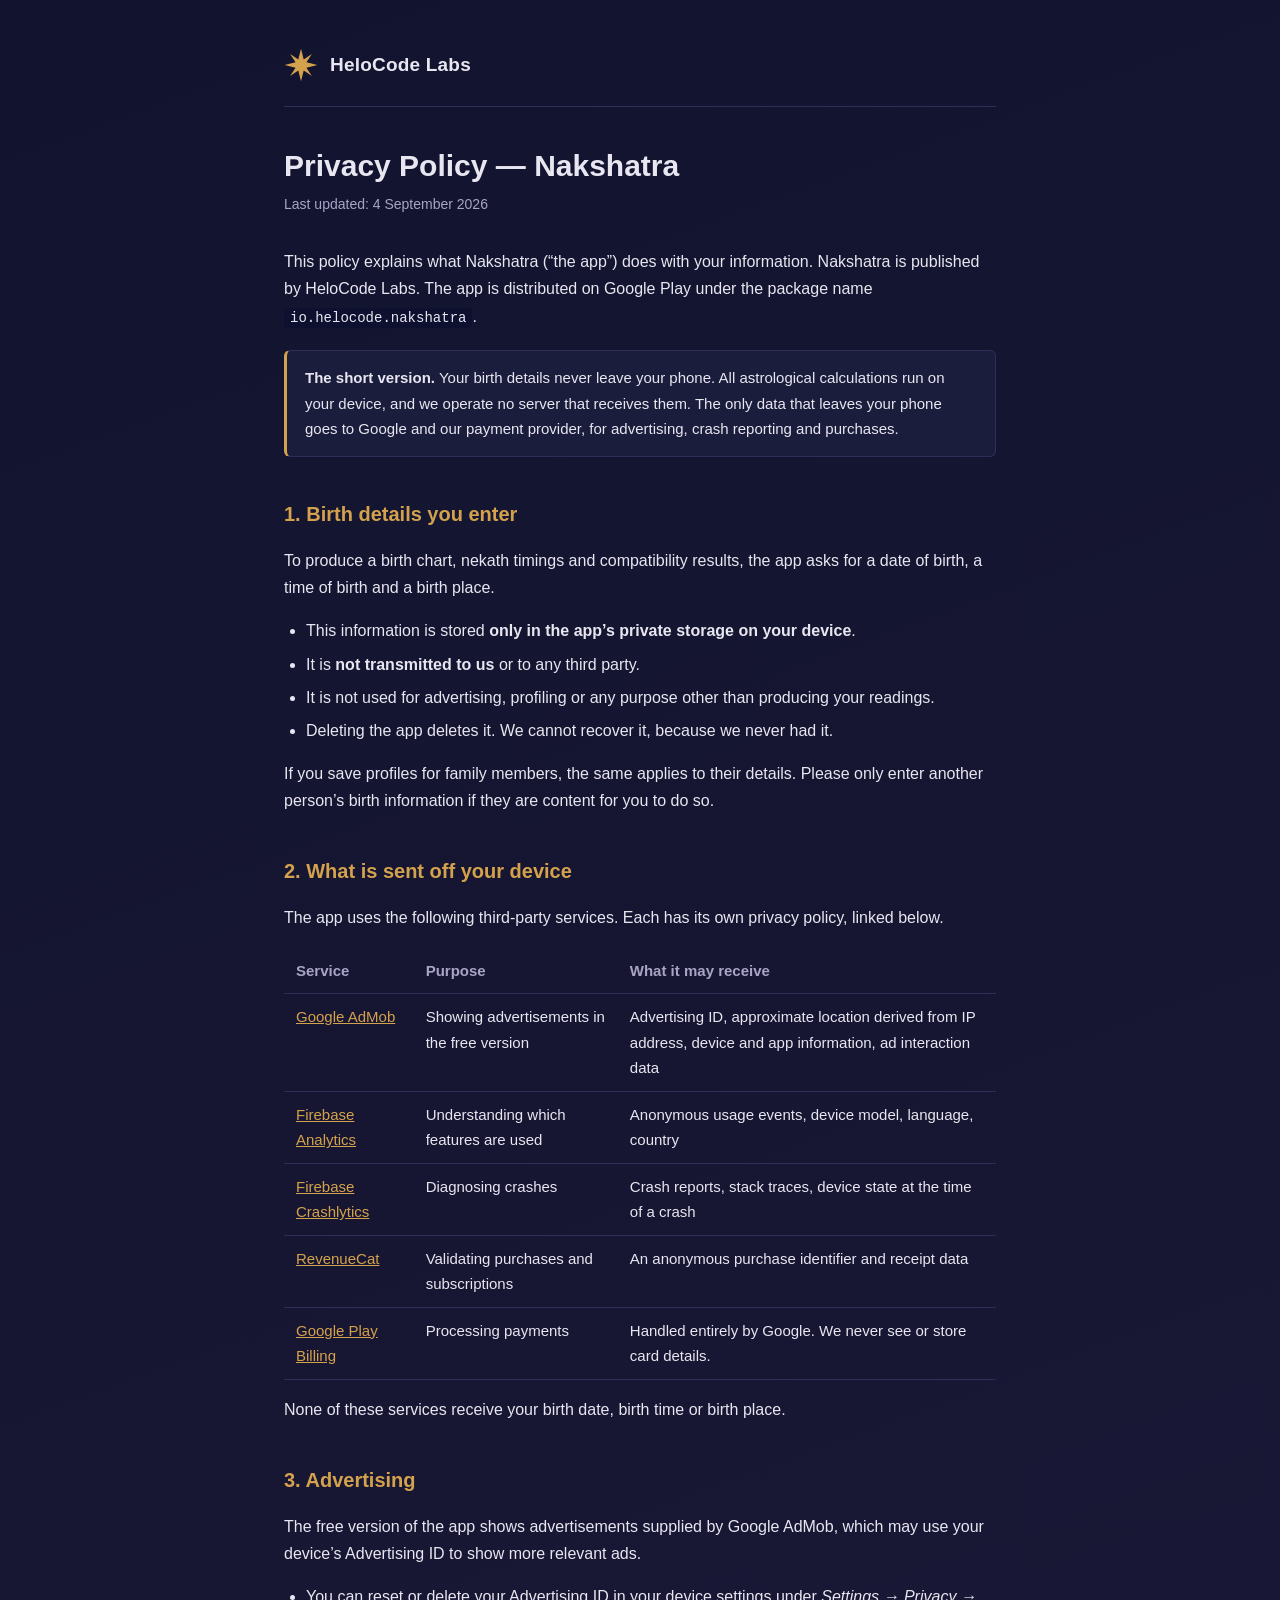
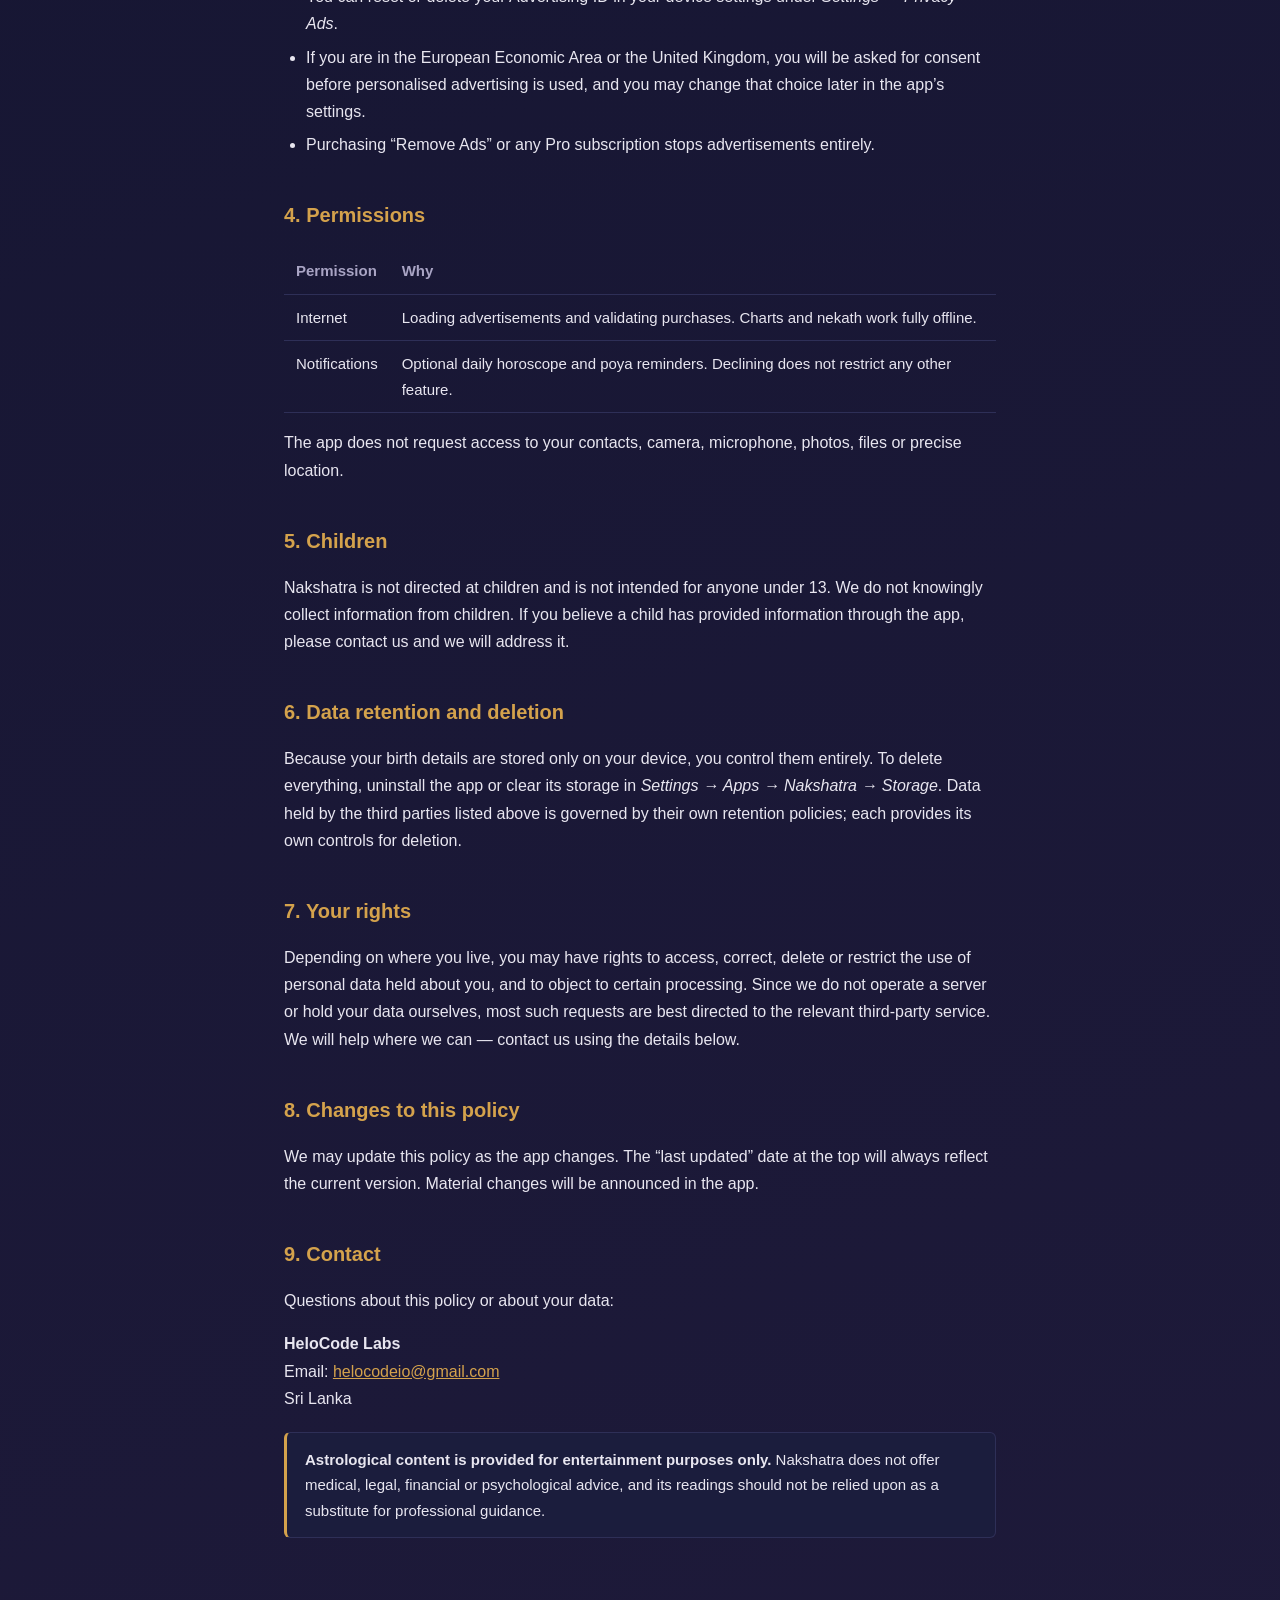
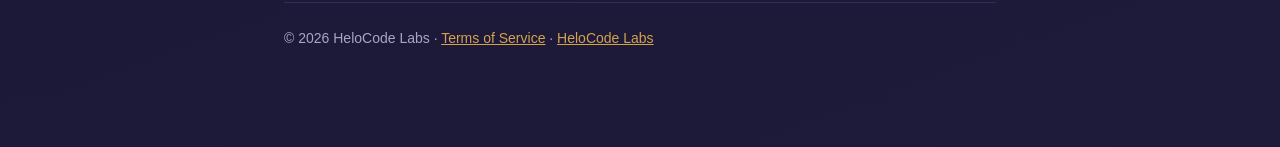
==== nakshatra/privacy.html @ bbca2902 "Add HeloCode Labs site with Nakshatra legal pages Static pages for GitHub Pages, serving the privacy" ====
<!DOCTYPE html>
<html lang="en">
<head>
<meta charset="utf-8">
<meta name="viewport" content="width=device-width, initial-scale=1">
<title>Privacy Policy — Nakshatra | HeloCode Labs</title>
<style>
:root {
  --bg: #12142f;
  --bg2: #1e1a3a;
  --card: #1b1d3d;
  --gold: #d4a24c;
  --text: #e8e6f0;
  --muted: #a9a4c4;
  --line: #2e2f57;
}
* { box-sizing: border-box; }
body {
  margin: 0;
  background: linear-gradient(160deg, var(--bg), var(--bg2));
  color: var(--text);
  font: 16px/1.7 -apple-system, BlinkMacSystemFont, "Segoe UI", Roboto, sans-serif;
  min-height: 100vh;
}
.wrap { max-width: 760px; margin: 0 auto; padding: 48px 24px 96px; }
header { border-bottom: 1px solid var(--line); padding-bottom: 24px; margin-bottom: 40px; }
.brand { display: flex; align-items: center; gap: 12px; text-decoration: none; color: var(--text); }
.brand svg { width: 34px; height: 34px; }
.brand b { font-size: 19px; letter-spacing: .2px; }
h1 { font-size: 30px; line-height: 1.25; margin: 0 0 8px; }
h2 { font-size: 20px; margin: 40px 0 12px; color: var(--gold); }
h3 { font-size: 16px; margin: 24px 0 8px; }
.meta { color: var(--muted); font-size: 14px; margin: 0 0 32px; }
p, li { color: var(--text); }
ul { padding-left: 22px; }
li { margin: 6px 0; }
a { color: var(--gold); }
table { width: 100%; border-collapse: collapse; margin: 16px 0; font-size: 15px; }
th, td { text-align: left; padding: 10px 12px; border-bottom: 1px solid var(--line); vertical-align: top; }
th { color: var(--muted); font-weight: 600; }
.note {
  background: var(--card); border: 1px solid var(--line); border-left: 3px solid var(--gold);
  padding: 14px 18px; border-radius: 6px; margin: 20px 0; font-size: 15px;
}
footer { margin-top: 64px; padding-top: 24px; border-top: 1px solid var(--line); color: var(--muted); font-size: 14px; }
code { background: #0e1030; padding: 2px 6px; border-radius: 4px; font-size: 14px; }
</style>
</head>
<body>
<div class="wrap">

<header>
  <a class="brand" href="../index.html">
    <svg viewBox="0 0 100 100" width="34" height="34" aria-hidden="true"><path fill="#d4a24c" d="M50 2 58 34 82 18 66 42 98 50 66 58 82 82 58 66 50 98 42 66 18 82 34 58 2 50 34 42 18 18 42 34Z"/></svg>
    <b>HeloCode Labs</b>
  </a>
</header>

<h1>Privacy Policy — Nakshatra</h1>
<p class="meta">Last updated: 4 September 2026</p>

<p>This policy explains what Nakshatra (“the app”) does with your information.
Nakshatra is published by HeloCode Labs. The app is distributed on Google Play
under the package name <code>io.helocode.nakshatra</code>.</p>

<div class="note">
  <strong>The short version.</strong> Your birth details never leave your phone.
  All astrological calculations run on your device, and we operate no server that
  receives them. The only data that leaves your phone goes to Google and our
  payment provider, for advertising, crash reporting and purchases.
</div>

<h2>1. Birth details you enter</h2>
<p>To produce a birth chart, nekath timings and compatibility results, the app
asks for a date of birth, a time of birth and a birth place.</p>
<ul>
  <li>This information is stored <strong>only in the app’s private storage on your device</strong>.</li>
  <li>It is <strong>not transmitted to us</strong> or to any third party.</li>
  <li>It is not used for advertising, profiling or any purpose other than producing your readings.</li>
  <li>Deleting the app deletes it. We cannot recover it, because we never had it.</li>
</ul>
<p>If you save profiles for family members, the same applies to their details.
Please only enter another person’s birth information if they are content for you
to do so.</p>

<h2>2. What is sent off your device</h2>
<p>The app uses the following third-party services. Each has its own privacy
policy, linked below.</p>

<table>
  <tr><th>Service</th><th>Purpose</th><th>What it may receive</th></tr>
  <tr>
    <td><a href="https://support.google.com/admob/answer/6128543" rel="nofollow noopener">Google AdMob</a></td>
    <td>Showing advertisements in the free version</td>
    <td>Advertising ID, approximate location derived from IP address, device and
        app information, ad interaction data</td>
  </tr>
  <tr>
    <td><a href="https://firebase.google.com/support/privacy" rel="nofollow noopener">Firebase Analytics</a></td>
    <td>Understanding which features are used</td>
    <td>Anonymous usage events, device model, language, country</td>
  </tr>
  <tr>
    <td><a href="https://firebase.google.com/support/privacy" rel="nofollow noopener">Firebase Crashlytics</a></td>
    <td>Diagnosing crashes</td>
    <td>Crash reports, stack traces, device state at the time of a crash</td>
  </tr>
  <tr>
    <td><a href="https://www.revenuecat.com/privacy" rel="nofollow noopener">RevenueCat</a></td>
    <td>Validating purchases and subscriptions</td>
    <td>An anonymous purchase identifier and receipt data</td>
  </tr>
  <tr>
    <td><a href="https://policies.google.com/privacy" rel="nofollow noopener">Google Play Billing</a></td>
    <td>Processing payments</td>
    <td>Handled entirely by Google. We never see or store card details.</td>
  </tr>
</table>

<p>None of these services receive your birth date, birth time or birth place.</p>

<h2>3. Advertising</h2>
<p>The free version of the app shows advertisements supplied by Google AdMob,
which may use your device’s Advertising ID to show more relevant ads.</p>
<ul>
  <li>You can reset or delete your Advertising ID in your device settings under
      <em>Settings → Privacy → Ads</em>.</li>
  <li>If you are in the European Economic Area or the United Kingdom, you will be
      asked for consent before personalised advertising is used, and you may
      change that choice later in the app’s settings.</li>
  <li>Purchasing “Remove Ads” or any Pro subscription stops advertisements
      entirely.</li>
</ul>

<h2>4. Permissions</h2>
<table>
  <tr><th>Permission</th><th>Why</th></tr>
  <tr><td>Internet</td><td>Loading advertisements and validating purchases. Charts and nekath work fully offline.</td></tr>
  <tr><td>Notifications</td><td>Optional daily horoscope and poya reminders. Declining does not restrict any other feature.</td></tr>
</table>
<p>The app does not request access to your contacts, camera, microphone, photos,
files or precise location.</p>

<h2>5. Children</h2>
<p>Nakshatra is not directed at children and is not intended for anyone under 13.
We do not knowingly collect information from children. If you believe a child has
provided information through the app, please contact us and we will address it.</p>

<h2>6. Data retention and deletion</h2>
<p>Because your birth details are stored only on your device, you control them
entirely. To delete everything, uninstall the app or clear its storage in
<em>Settings → Apps → Nakshatra → Storage</em>. Data held by the third parties
listed above is governed by their own retention policies; each provides its own
controls for deletion.</p>

<h2>7. Your rights</h2>
<p>Depending on where you live, you may have rights to access, correct, delete or
restrict the use of personal data held about you, and to object to certain
processing. Since we do not operate a server or hold your data ourselves, most
such requests are best directed to the relevant third-party service. We will
help where we can — contact us using the details below.</p>

<h2>8. Changes to this policy</h2>
<p>We may update this policy as the app changes. The “last updated” date at the
top will always reflect the current version. Material changes will be announced
in the app.</p>

<h2>9. Contact</h2>
<p>Questions about this policy or about your data:</p>
<p><strong>HeloCode Labs</strong><br>
Email: <a href="mailto:helocodeio@gmail.com">helocodeio@gmail.com</a><br>
Sri Lanka</p>

<div class="note">
  <strong>Astrological content is provided for entertainment purposes only.</strong>
  Nakshatra does not offer medical, legal, financial or psychological advice, and
  its readings should not be relied upon as a substitute for professional guidance.
</div>

<footer>
  © 2026 HeloCode Labs · <a href="terms.html">Terms of Service</a> ·
  <a href="../index.html">HeloCode Labs</a>
</footer>

</div>
</body>
</html>
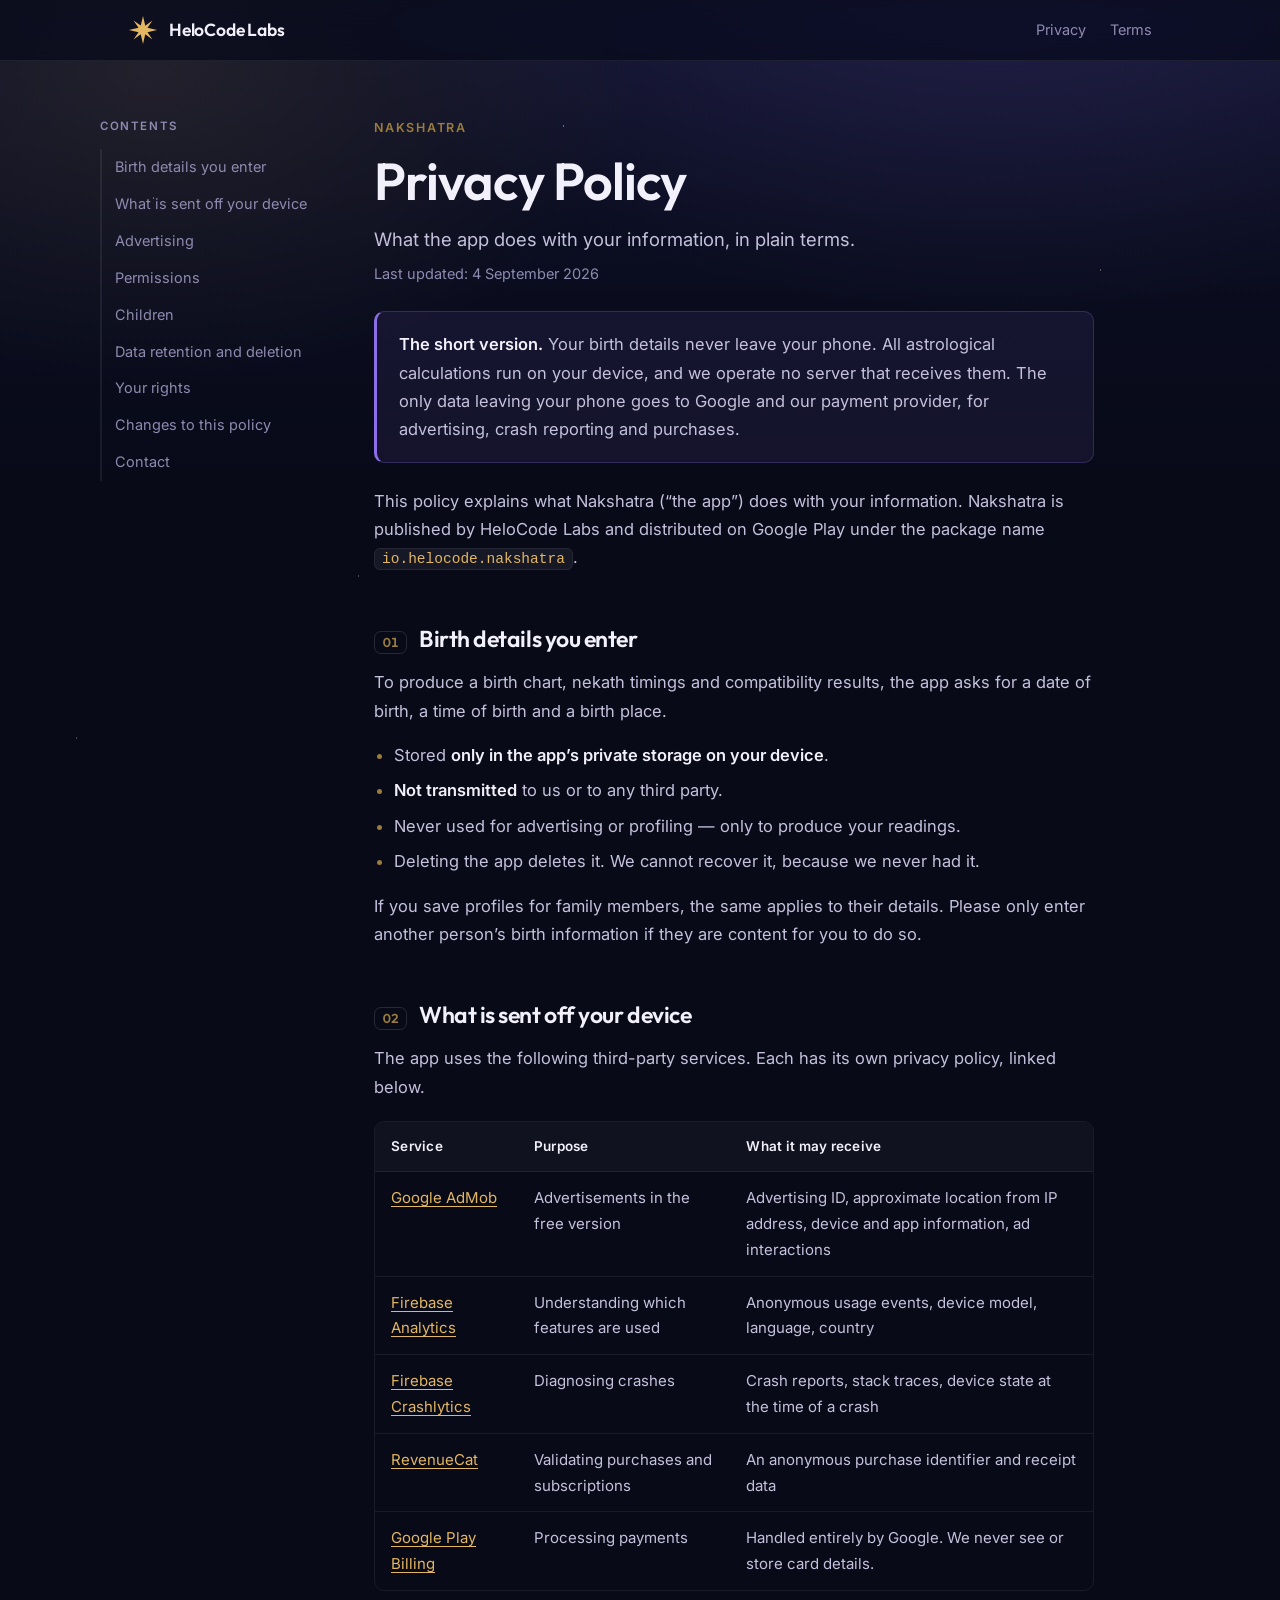
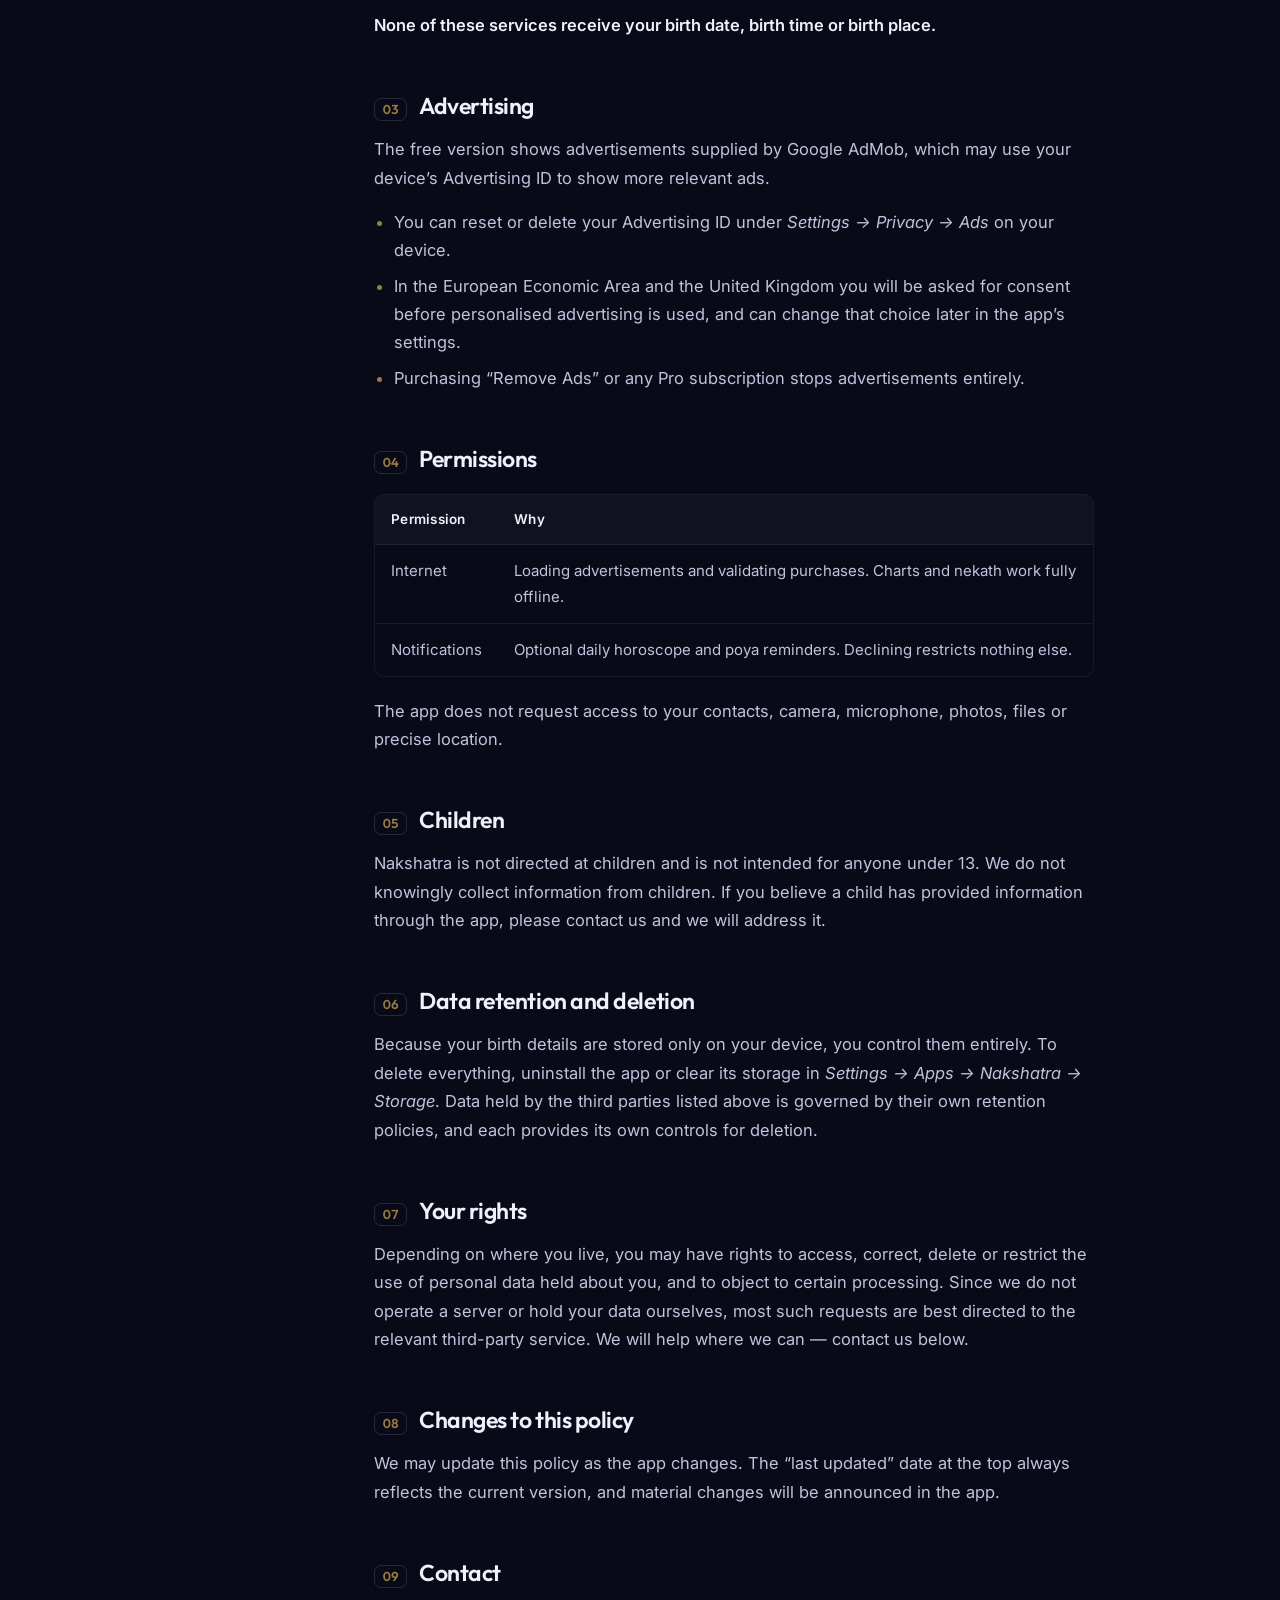
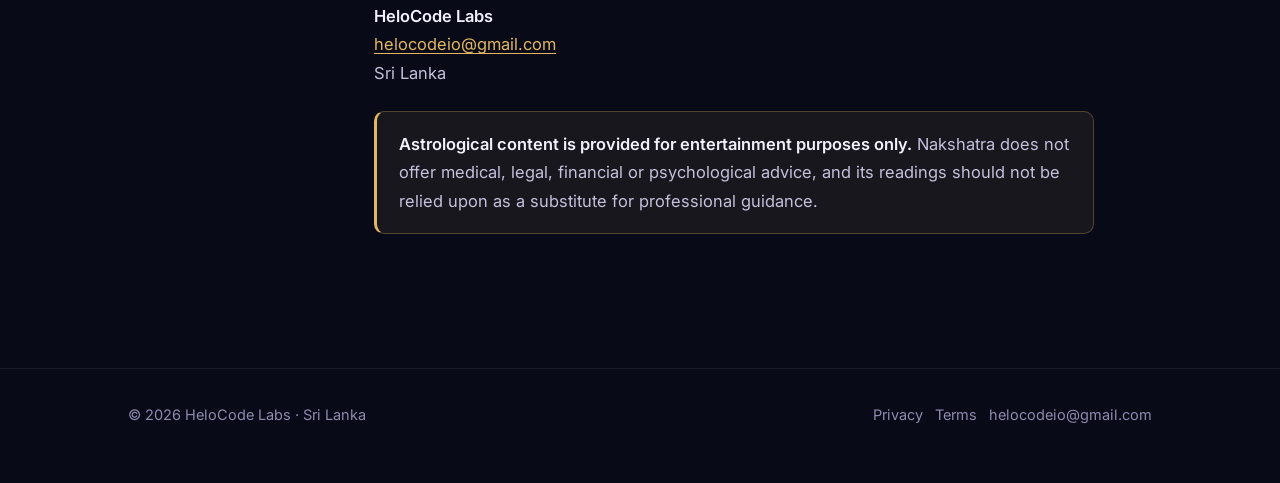
==== commit 2c29941c: "Redesign the site and generate pages from shared sources The previous pages were an unstyled documen" ====
--- a/nakshatra/privacy.html
+++ b/nakshatra/privacy.html
@@ -3,185 +3,368 @@
 <head>
 <meta charset="utf-8">
 <meta name="viewport" content="width=device-width, initial-scale=1">
+<meta name="color-scheme" content="dark">
 <title>Privacy Policy — Nakshatra | HeloCode Labs</title>
+<meta name="description" content="How Nakshatra handles your data. Birth details never leave your device.">
+<link rel="preconnect" href="https://fonts.googleapis.com">
+<link rel="preconnect" href="https://fonts.gstatic.com" crossorigin>
+<link href="https://fonts.googleapis.com/css2?family=Inter:wght@400;500;600&family=Outfit:wght@500;600&display=swap" rel="stylesheet">
 <style>
 :root {
-  --bg: #12142f;
-  --bg2: #1e1a3a;
-  --card: #1b1d3d;
-  --gold: #d4a24c;
-  --text: #e8e6f0;
-  --muted: #a9a4c4;
-  --line: #2e2f57;
-}
+  --void: #080a18;
+  --deep: #0d1028;
+  --surface: #14172f;
+  --surface-2: #1a1e3d;
+  --line: rgba(255, 255, 255, 0.07);
+  --line-strong: rgba(255, 255, 255, 0.13);
+
+  --gold: #e3b662;
+  --gold-dim: #9a7c3e;
+  --violet: #8b6ee8;
+
+  --ink: #f2f0fa;
+  --ink-2: #c5c1dd;
+  --muted: #8e8ab0;
+
+  --radius: 14px;
+  --maxw: 1080px;
+  --font: "Inter", -apple-system, BlinkMacSystemFont, "Segoe UI", Roboto, sans-serif;
+  --display: "Outfit", var(--font);
+}
+
 * { box-sizing: border-box; }
+html { scroll-behavior: smooth; }
+
 body {
   margin: 0;
-  background: linear-gradient(160deg, var(--bg), var(--bg2));
-  color: var(--text);
-  font: 16px/1.7 -apple-system, BlinkMacSystemFont, "Segoe UI", Roboto, sans-serif;
-  min-height: 100vh;
-}
-.wrap { max-width: 760px; margin: 0 auto; padding: 48px 24px 96px; }
-header { border-bottom: 1px solid var(--line); padding-bottom: 24px; margin-bottom: 40px; }
-.brand { display: flex; align-items: center; gap: 12px; text-decoration: none; color: var(--text); }
-.brand svg { width: 34px; height: 34px; }
-.brand b { font-size: 19px; letter-spacing: .2px; }
-h1 { font-size: 30px; line-height: 1.25; margin: 0 0 8px; }
-h2 { font-size: 20px; margin: 40px 0 12px; color: var(--gold); }
-h3 { font-size: 16px; margin: 24px 0 8px; }
-.meta { color: var(--muted); font-size: 14px; margin: 0 0 32px; }
-p, li { color: var(--text); }
-ul { padding-left: 22px; }
-li { margin: 6px 0; }
-a { color: var(--gold); }
-table { width: 100%; border-collapse: collapse; margin: 16px 0; font-size: 15px; }
-th, td { text-align: left; padding: 10px 12px; border-bottom: 1px solid var(--line); vertical-align: top; }
-th { color: var(--muted); font-weight: 600; }
+  font-family: var(--font);
+  font-size: 16.5px;
+  line-height: 1.72;
+  color: var(--ink-2);
+  background: var(--void);
+  -webkit-font-smoothing: antialiased;
+  overflow-x: hidden;
+}
+
+/* Starfield: pure CSS, no image requests, so pages stay self-contained. */
+.sky {
+  position: fixed;
+  inset: 0;
+  z-index: -1;
+  background:
+    radial-gradient(1100px 620px at 78% -8%, rgba(139, 110, 232, 0.20), transparent 62%),
+    radial-gradient(820px 520px at 12% 8%, rgba(227, 182, 98, 0.10), transparent 60%),
+    linear-gradient(180deg, var(--deep) 0%, var(--void) 55%);
+}
+.sky::after {
+  content: "";
+  position: absolute;
+  inset: 0;
+  opacity: .5;
+  background-image:
+    radial-gradient(1.4px 1.4px at 12% 22%, rgba(255,255,255,.7) 50%, transparent 51%),
+    radial-gradient(1.2px 1.2px at 28% 64%, rgba(255,255,255,.5) 50%, transparent 51%),
+    radial-gradient(1.6px 1.6px at 44% 14%, rgba(255,240,210,.8) 50%, transparent 51%),
+    radial-gradient(1.1px 1.1px at 58% 42%, rgba(255,255,255,.45) 50%, transparent 51%),
+    radial-gradient(1.5px 1.5px at 72% 76%, rgba(255,255,255,.6) 50%, transparent 51%),
+    radial-gradient(1.2px 1.2px at 86% 30%, rgba(255,240,210,.6) 50%, transparent 51%),
+    radial-gradient(1.3px 1.3px at 6% 82%, rgba(255,255,255,.5) 50%, transparent 51%),
+    radial-gradient(1.1px 1.1px at 94% 58%, rgba(255,255,255,.4) 50%, transparent 51%);
+}
+
+.shell { max-width: var(--maxw); margin: 0 auto; padding: 0 28px; }
+
+/* ── Header ─────────────────────────────────────────────── */
+.nav {
+  position: sticky; top: 0; z-index: 20;
+  backdrop-filter: saturate(150%) blur(14px);
+  background: rgba(8, 10, 24, 0.72);
+  border-bottom: 1px solid var(--line);
+}
+.nav-in {
+  max-width: var(--maxw); margin: 0 auto; padding: 15px 28px;
+  display: flex; align-items: center; justify-content: space-between; gap: 20px;
+}
+.brand { display: inline-flex; align-items: center; gap: 11px; text-decoration: none; }
+.brand svg { width: 30px; height: 30px; flex: none; }
+.brand span {
+  font-family: var(--display); font-weight: 600; font-size: 17.5px;
+  letter-spacing: -.01em; color: var(--ink);
+}
+.nav-links { display: flex; gap: 24px; font-size: 14.5px; }
+.nav-links a { color: var(--muted); text-decoration: none; transition: color .18s; }
+.nav-links a:hover { color: var(--gold); }
+
+/* ── Type ───────────────────────────────────────────────── */
+h1, h2, h3 { font-family: var(--display); color: var(--ink); letter-spacing: -.02em; }
+h1 { font-size: clamp(34px, 5.2vw, 52px); line-height: 1.1; font-weight: 600; margin: 0 0 14px; }
+h2 { font-size: 23px; font-weight: 600; margin: 52px 0 14px; line-height: 1.3; }
+h3 { font-size: 17.5px; font-weight: 600; margin: 30px 0 8px; }
+p { margin: 0 0 16px; }
+a { color: var(--gold); text-decoration: underline; text-underline-offset: 3px; text-decoration-thickness: 1px; }
+a:hover { color: #f3d192; }
+strong { color: var(--ink); font-weight: 600; }
+ul { padding-left: 20px; margin: 0 0 16px; }
+li { margin: 7px 0; }
+li::marker { color: var(--gold-dim); }
+code {
+  font-family: ui-monospace, "SF Mono", Menlo, Consolas, monospace;
+  font-size: .88em; background: rgba(255,255,255,.06);
+  border: 1px solid var(--line); padding: 2px 7px; border-radius: 6px; color: var(--gold);
+}
+.eyebrow {
+  font-size: 12.5px; font-weight: 600; letter-spacing: .14em; text-transform: uppercase;
+  color: var(--gold-dim); margin: 0 0 14px;
+}
+.lede { font-size: 18.5px; line-height: 1.65; color: var(--ink-2); }
+
+/* ── Hero ───────────────────────────────────────────────── */
+.hero { padding: 96px 0 72px; display: grid; grid-template-columns: 1.15fr .85fr; gap: 56px; align-items: center; }
+.hero-star { display: flex; justify-content: center; }
+.hero-star svg { width: min(300px, 76vw); height: auto; filter: drop-shadow(0 0 46px rgba(227,182,98,.28)); }
+@media (max-width: 820px) {
+  .hero { grid-template-columns: 1fr; padding: 60px 0 48px; gap: 36px; }
+  .hero-star { order: -1; }
+  .hero-star svg { width: min(200px, 56vw); }
+}
+
+/* ── Cards ──────────────────────────────────────────────── */
+.card {
+  background: linear-gradient(160deg, var(--surface), var(--surface-2));
+  border: 1px solid var(--line-strong);
+  border-radius: var(--radius);
+  padding: 28px;
+}
+.app-card { display: grid; grid-template-columns: auto 1fr; gap: 22px; align-items: start; }
+.app-icon {
+  width: 76px; height: 76px; border-radius: 18px; flex: none;
+  background: linear-gradient(160deg, #171438, #2f2149);
+  display: grid; place-items: center;
+  border: 1px solid var(--line-strong);
+}
+.app-icon svg { width: 48px; height: 48px; }
+@media (max-width: 560px) { .app-card { grid-template-columns: 1fr; } }
+
+.scripts { font-size: 20px; color: var(--gold); margin: 0 0 6px; line-height: 1.5; }
+.pill-row { display: flex; flex-wrap: wrap; gap: 8px; margin-top: 16px; }
+.pill {
+  font-size: 13px; padding: 5px 12px; border-radius: 999px;
+  background: rgba(227,182,98,.09); border: 1px solid rgba(227,182,98,.24); color: var(--gold);
+}
+
+/* ── Legal pages ────────────────────────────────────────── */
+.doc { display: grid; grid-template-columns: 218px 1fr; gap: 56px; padding: 56px 0 110px; align-items: start; }
+.toc { position: sticky; top: 84px; font-size: 14.5px; }
+.toc-title {
+  font-size: 11.5px; letter-spacing: .14em; text-transform: uppercase;
+  color: var(--muted); margin-bottom: 12px; font-weight: 600;
+}
+.toc a {
+  display: block; padding: 6px 0 6px 13px; color: var(--muted);
+  text-decoration: none; border-left: 2px solid var(--line);
+  transition: color .18s, border-color .18s;
+}
+.toc a:hover { color: var(--gold); border-left-color: var(--gold); }
+@media (max-width: 900px) { .doc { grid-template-columns: 1fr; gap: 0; padding-top: 40px; } .toc { display: none; } }
+
+.doc-body { max-width: 720px; }
+.doc-body h2 { scroll-margin-top: 88px; display: flex; align-items: baseline; gap: 12px; }
+.doc-body h2 .num {
+  font-size: 13px; color: var(--gold-dim); font-variant-numeric: tabular-nums;
+  border: 1px solid var(--line-strong); border-radius: 7px; padding: 2px 8px; flex: none;
+}
+
 .note {
-  background: var(--card); border: 1px solid var(--line); border-left: 3px solid var(--gold);
-  padding: 14px 18px; border-radius: 6px; margin: 20px 0; font-size: 15px;
-}
-footer { margin-top: 64px; padding-top: 24px; border-top: 1px solid var(--line); color: var(--muted); font-size: 14px; }
-code { background: #0e1030; padding: 2px 6px; border-radius: 4px; font-size: 14px; }
+  background: rgba(139,110,232,.09);
+  border: 1px solid rgba(139,110,232,.26);
+  border-left: 3px solid var(--violet);
+  border-radius: 10px; padding: 18px 22px; margin: 24px 0;
+}
+.note.warn { background: rgba(227,182,98,.08); border-color: rgba(227,182,98,.28); border-left-color: var(--gold); }
+
+.table-wrap { overflow-x: auto; border: 1px solid var(--line); border-radius: 10px; margin: 20px 0; }
+table { width: 100%; border-collapse: collapse; font-size: 15px; min-width: 460px; }
+th, td { text-align: left; padding: 13px 16px; border-bottom: 1px solid var(--line); vertical-align: top; }
+tr:last-child td { border-bottom: none; }
+th { background: rgba(255,255,255,.035); color: var(--ink); font-weight: 600; font-size: 13.5px; letter-spacing: .02em; }
+
+/* ── Footer ─────────────────────────────────────────────── */
+.foot { border-top: 1px solid var(--line); padding: 34px 0 56px; font-size: 14.5px; color: var(--muted); }
+.foot-in { display: flex; flex-wrap: wrap; gap: 10px 24px; justify-content: space-between; align-items: center; }
+.foot a { color: var(--muted); text-decoration: none; }
+.foot a:hover { color: var(--gold); }
+
+@media (prefers-reduced-motion: reduce) { html { scroll-behavior: auto; } }
 </style>
 </head>
 <body>
-<div class="wrap">
-
-<header>
-  <a class="brand" href="../index.html">
-    <svg viewBox="0 0 100 100" width="34" height="34" aria-hidden="true"><path fill="#d4a24c" d="M50 2 58 34 82 18 66 42 98 50 66 58 82 82 58 66 50 98 42 66 18 82 34 58 2 50 34 42 18 18 42 34Z"/></svg>
-    <b>HeloCode Labs</b>
-  </a>
-</header>
-
-<h1>Privacy Policy — Nakshatra</h1>
-<p class="meta">Last updated: 4 September 2026</p>
-
-<p>This policy explains what Nakshatra (“the app”) does with your information.
-Nakshatra is published by HeloCode Labs. The app is distributed on Google Play
-under the package name <code>io.helocode.nakshatra</code>.</p>
-
-<div class="note">
-  <strong>The short version.</strong> Your birth details never leave your phone.
-  All astrological calculations run on your device, and we operate no server that
-  receives them. The only data that leaves your phone goes to Google and our
-  payment provider, for advertising, crash reporting and purchases.
+<div class="sky"></div>
+
+<nav class="nav">
+  <div class="nav-in">
+    <a class="brand" href="../index.html">
+      <span style="color:var(--gold);display:flex"><svg viewBox="0 0 100 100" aria-hidden="true"><path fill="currentColor" d="M50 3 57.5 35.5 81.5 18.5 65 42.5 97 50 65 57.5 81.5 81.5 57.5 64.5 50 97 42.5 64.5 18.5 81.5 35 57.5 3 50 35 42.5 18.5 18.5 42.5 35Z"/></svg></span>
+      <span>HeloCode Labs</span>
+    </a>
+    <div class="nav-links">
+      <a href="../nakshatra/privacy.html">Privacy</a>
+      <a href="../nakshatra/terms.html">Terms</a>
+    </div>
+  </div>
+</nav>
+
+<div class="shell doc">
+  <aside class="toc">
+    <div class="toc-title">Contents</div>
+      <a href="#birth-details-you-enter">Birth details you enter</a>
+      <a href="#what-is-sent-off-your-device">What is sent off your device</a>
+      <a href="#advertising">Advertising</a>
+      <a href="#permissions">Permissions</a>
+      <a href="#children">Children</a>
+      <a href="#data-retention-and-deletion">Data retention and deletion</a>
+      <a href="#your-rights">Your rights</a>
+      <a href="#changes-to-this-policy">Changes to this policy</a>
+      <a href="#contact">Contact</a>
+  </aside>
+  <article class="doc-body">
+    <p class="eyebrow">Nakshatra</p>
+    <h1>Privacy Policy</h1>
+    <p class="lede" style="margin-bottom:8px">What the app does with your information, in plain terms.</p>
+    <p style="color:var(--muted);font-size:14.5px">Last updated: 4 September 2026</p>
+
+    <div class="note">
+      <strong>The short version.</strong> Your birth details never leave your
+      phone. All astrological calculations run on your device, and we operate no
+      server that receives them. The only data leaving your phone goes to Google
+      and our payment provider, for advertising, crash reporting and purchases.
+    </div>
+
+    <p>This policy explains what Nakshatra (“the app”) does with your
+    information. Nakshatra is published by HeloCode Labs and distributed on
+    Google Play under the package name <code>io.helocode.nakshatra</code>.</p>
+
+    <h2 id="birth-details-you-enter"><span class="num">01</span>Birth details you enter</h2>
+    <p>To produce a birth chart, nekath timings and compatibility results, the
+    app asks for a date of birth, a time of birth and a birth place.</p>
+    <ul>
+      <li>Stored <strong>only in the app’s private storage on your device</strong>.</li>
+      <li><strong>Not transmitted</strong> to us or to any third party.</li>
+      <li>Never used for advertising or profiling — only to produce your readings.</li>
+      <li>Deleting the app deletes it. We cannot recover it, because we never had it.</li>
+    </ul>
+    <p>If you save profiles for family members, the same applies to their
+    details. Please only enter another person’s birth information if they are
+    content for you to do so.</p>
+
+    <h2 id="what-is-sent-off-your-device"><span class="num">02</span>What is sent off your device</h2>
+    <p>The app uses the following third-party services. Each has its own privacy
+    policy, linked below.</p>
+    <div class="table-wrap">
+      <table>
+        <tr><th>Service</th><th>Purpose</th><th>What it may receive</th></tr>
+        <tr>
+          <td><a href="https://support.google.com/admob/answer/6128543" rel="nofollow noopener">Google AdMob</a></td>
+          <td>Advertisements in the free version</td>
+          <td>Advertising ID, approximate location from IP address, device and app information, ad interactions</td>
+        </tr>
+        <tr>
+          <td><a href="https://firebase.google.com/support/privacy" rel="nofollow noopener">Firebase Analytics</a></td>
+          <td>Understanding which features are used</td>
+          <td>Anonymous usage events, device model, language, country</td>
+        </tr>
+        <tr>
+          <td><a href="https://firebase.google.com/support/privacy" rel="nofollow noopener">Firebase Crashlytics</a></td>
+          <td>Diagnosing crashes</td>
+          <td>Crash reports, stack traces, device state at the time of a crash</td>
+        </tr>
+        <tr>
+          <td><a href="https://www.revenuecat.com/privacy" rel="nofollow noopener">RevenueCat</a></td>
+          <td>Validating purchases and subscriptions</td>
+          <td>An anonymous purchase identifier and receipt data</td>
+        </tr>
+        <tr>
+          <td><a href="https://policies.google.com/privacy" rel="nofollow noopener">Google Play Billing</a></td>
+          <td>Processing payments</td>
+          <td>Handled entirely by Google. We never see or store card details.</td>
+        </tr>
+      </table>
+    </div>
+    <p><strong>None of these services receive your birth date, birth time or
+    birth place.</strong></p>
+
+    <h2 id="advertising"><span class="num">03</span>Advertising</h2>
+    <p>The free version shows advertisements supplied by Google AdMob, which may
+    use your device’s Advertising ID to show more relevant ads.</p>
+    <ul>
+      <li>You can reset or delete your Advertising ID under
+          <em>Settings → Privacy → Ads</em> on your device.</li>
+      <li>In the European Economic Area and the United Kingdom you will be asked
+          for consent before personalised advertising is used, and can change
+          that choice later in the app’s settings.</li>
+      <li>Purchasing “Remove Ads” or any Pro subscription stops advertisements entirely.</li>
+    </ul>
+
+    <h2 id="permissions"><span class="num">04</span>Permissions</h2>
+    <div class="table-wrap">
+      <table>
+        <tr><th>Permission</th><th>Why</th></tr>
+        <tr><td>Internet</td><td>Loading advertisements and validating purchases. Charts and nekath work fully offline.</td></tr>
+        <tr><td>Notifications</td><td>Optional daily horoscope and poya reminders. Declining restricts nothing else.</td></tr>
+      </table>
+    </div>
+    <p>The app does not request access to your contacts, camera, microphone,
+    photos, files or precise location.</p>
+
+    <h2 id="children"><span class="num">05</span>Children</h2>
+    <p>Nakshatra is not directed at children and is not intended for anyone under
+    13. We do not knowingly collect information from children. If you believe a
+    child has provided information through the app, please contact us and we
+    will address it.</p>
+
+    <h2 id="data-retention-and-deletion"><span class="num">06</span>Data retention and deletion</h2>
+    <p>Because your birth details are stored only on your device, you control
+    them entirely. To delete everything, uninstall the app or clear its storage
+    in <em>Settings → Apps → Nakshatra → Storage</em>. Data held by the third
+    parties listed above is governed by their own retention policies, and each
+    provides its own controls for deletion.</p>
+
+    <h2 id="your-rights"><span class="num">07</span>Your rights</h2>
+    <p>Depending on where you live, you may have rights to access, correct,
+    delete or restrict the use of personal data held about you, and to object to
+    certain processing. Since we do not operate a server or hold your data
+    ourselves, most such requests are best directed to the relevant third-party
+    service. We will help where we can — contact us below.</p>
+
+    <h2 id="changes-to-this-policy"><span class="num">08</span>Changes to this policy</h2>
+    <p>We may update this policy as the app changes. The “last updated” date at
+    the top always reflects the current version, and material changes will be
+    announced in the app.</p>
+
+    <h2 id="contact"><span class="num">09</span>Contact</h2>
+    <p><strong>HeloCode Labs</strong><br>
+    <a href="mailto:helocodeio@gmail.com">helocodeio@gmail.com</a><br>
+    Sri Lanka</p>
+
+    <div class="note warn">
+      <strong>Astrological content is provided for entertainment purposes only.</strong>
+      Nakshatra does not offer medical, legal, financial or psychological advice,
+      and its readings should not be relied upon as a substitute for
+      professional guidance.
+    </div>
+  </article>
 </div>
 
-<h2>1. Birth details you enter</h2>
-<p>To produce a birth chart, nekath timings and compatibility results, the app
-asks for a date of birth, a time of birth and a birth place.</p>
-<ul>
-  <li>This information is stored <strong>only in the app’s private storage on your device</strong>.</li>
-  <li>It is <strong>not transmitted to us</strong> or to any third party.</li>
-  <li>It is not used for advertising, profiling or any purpose other than producing your readings.</li>
-  <li>Deleting the app deletes it. We cannot recover it, because we never had it.</li>
-</ul>
-<p>If you save profiles for family members, the same applies to their details.
-Please only enter another person’s birth information if they are content for you
-to do so.</p>
-
-<h2>2. What is sent off your device</h2>
-<p>The app uses the following third-party services. Each has its own privacy
-policy, linked below.</p>
-
-<table>
-  <tr><th>Service</th><th>Purpose</th><th>What it may receive</th></tr>
-  <tr>
-    <td><a href="https://support.google.com/admob/answer/6128543" rel="nofollow noopener">Google AdMob</a></td>
-    <td>Showing advertisements in the free version</td>
-    <td>Advertising ID, approximate location derived from IP address, device and
-        app information, ad interaction data</td>
-  </tr>
-  <tr>
-    <td><a href="https://firebase.google.com/support/privacy" rel="nofollow noopener">Firebase Analytics</a></td>
-    <td>Understanding which features are used</td>
-    <td>Anonymous usage events, device model, language, country</td>
-  </tr>
-  <tr>
-    <td><a href="https://firebase.google.com/support/privacy" rel="nofollow noopener">Firebase Crashlytics</a></td>
-    <td>Diagnosing crashes</td>
-    <td>Crash reports, stack traces, device state at the time of a crash</td>
-  </tr>
-  <tr>
-    <td><a href="https://www.revenuecat.com/privacy" rel="nofollow noopener">RevenueCat</a></td>
-    <td>Validating purchases and subscriptions</td>
-    <td>An anonymous purchase identifier and receipt data</td>
-  </tr>
-  <tr>
-    <td><a href="https://policies.google.com/privacy" rel="nofollow noopener">Google Play Billing</a></td>
-    <td>Processing payments</td>
-    <td>Handled entirely by Google. We never see or store card details.</td>
-  </tr>
-</table>
-
-<p>None of these services receive your birth date, birth time or birth place.</p>
-
-<h2>3. Advertising</h2>
-<p>The free version of the app shows advertisements supplied by Google AdMob,
-which may use your device’s Advertising ID to show more relevant ads.</p>
-<ul>
-  <li>You can reset or delete your Advertising ID in your device settings under
-      <em>Settings → Privacy → Ads</em>.</li>
-  <li>If you are in the European Economic Area or the United Kingdom, you will be
-      asked for consent before personalised advertising is used, and you may
-      change that choice later in the app’s settings.</li>
-  <li>Purchasing “Remove Ads” or any Pro subscription stops advertisements
-      entirely.</li>
-</ul>
-
-<h2>4. Permissions</h2>
-<table>
-  <tr><th>Permission</th><th>Why</th></tr>
-  <tr><td>Internet</td><td>Loading advertisements and validating purchases. Charts and nekath work fully offline.</td></tr>
-  <tr><td>Notifications</td><td>Optional daily horoscope and poya reminders. Declining does not restrict any other feature.</td></tr>
-</table>
-<p>The app does not request access to your contacts, camera, microphone, photos,
-files or precise location.</p>
-
-<h2>5. Children</h2>
-<p>Nakshatra is not directed at children and is not intended for anyone under 13.
-We do not knowingly collect information from children. If you believe a child has
-provided information through the app, please contact us and we will address it.</p>
-
-<h2>6. Data retention and deletion</h2>
-<p>Because your birth details are stored only on your device, you control them
-entirely. To delete everything, uninstall the app or clear its storage in
-<em>Settings → Apps → Nakshatra → Storage</em>. Data held by the third parties
-listed above is governed by their own retention policies; each provides its own
-controls for deletion.</p>
-
-<h2>7. Your rights</h2>
-<p>Depending on where you live, you may have rights to access, correct, delete or
-restrict the use of personal data held about you, and to object to certain
-processing. Since we do not operate a server or hold your data ourselves, most
-such requests are best directed to the relevant third-party service. We will
-help where we can — contact us using the details below.</p>
-
-<h2>8. Changes to this policy</h2>
-<p>We may update this policy as the app changes. The “last updated” date at the
-top will always reflect the current version. Material changes will be announced
-in the app.</p>
-
-<h2>9. Contact</h2>
-<p>Questions about this policy or about your data:</p>
-<p><strong>HeloCode Labs</strong><br>
-Email: <a href="mailto:helocodeio@gmail.com">helocodeio@gmail.com</a><br>
-Sri Lanka</p>
-
-<div class="note">
-  <strong>Astrological content is provided for entertainment purposes only.</strong>
-  Nakshatra does not offer medical, legal, financial or psychological advice, and
-  its readings should not be relied upon as a substitute for professional guidance.
-</div>
-
-<footer>
-  © 2026 HeloCode Labs · <a href="terms.html">Terms of Service</a> ·
-  <a href="../index.html">HeloCode Labs</a>
+
+<footer class="foot">
+  <div class="shell foot-in">
+    <span>&copy; 2026 HeloCode Labs &middot; Sri Lanka</span>
+    <span>
+      <a href="../nakshatra/privacy.html">Privacy</a> &nbsp;
+      <a href="../nakshatra/terms.html">Terms</a> &nbsp;
+      <a href="mailto:helocodeio@gmail.com">helocodeio@gmail.com</a>
+    </span>
+  </div>
 </footer>
 
-</div>
 </body>
 </html>
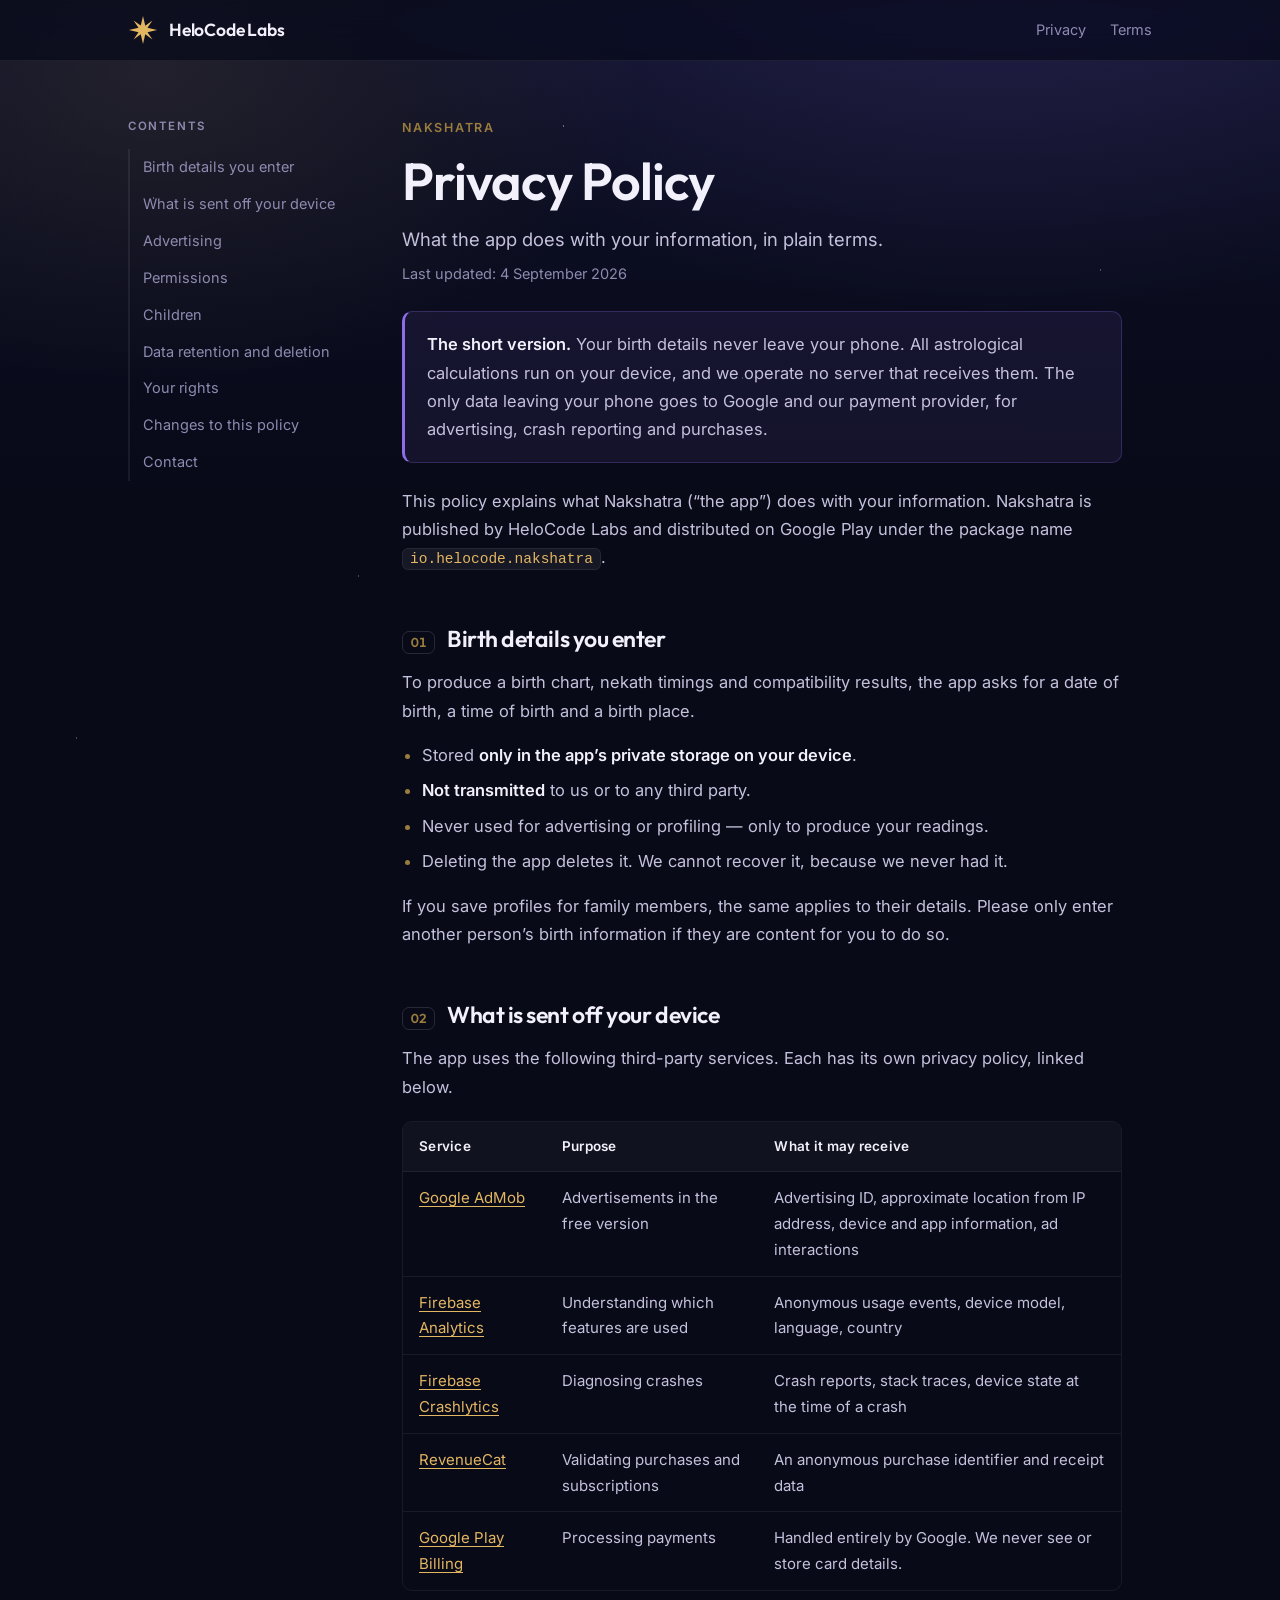
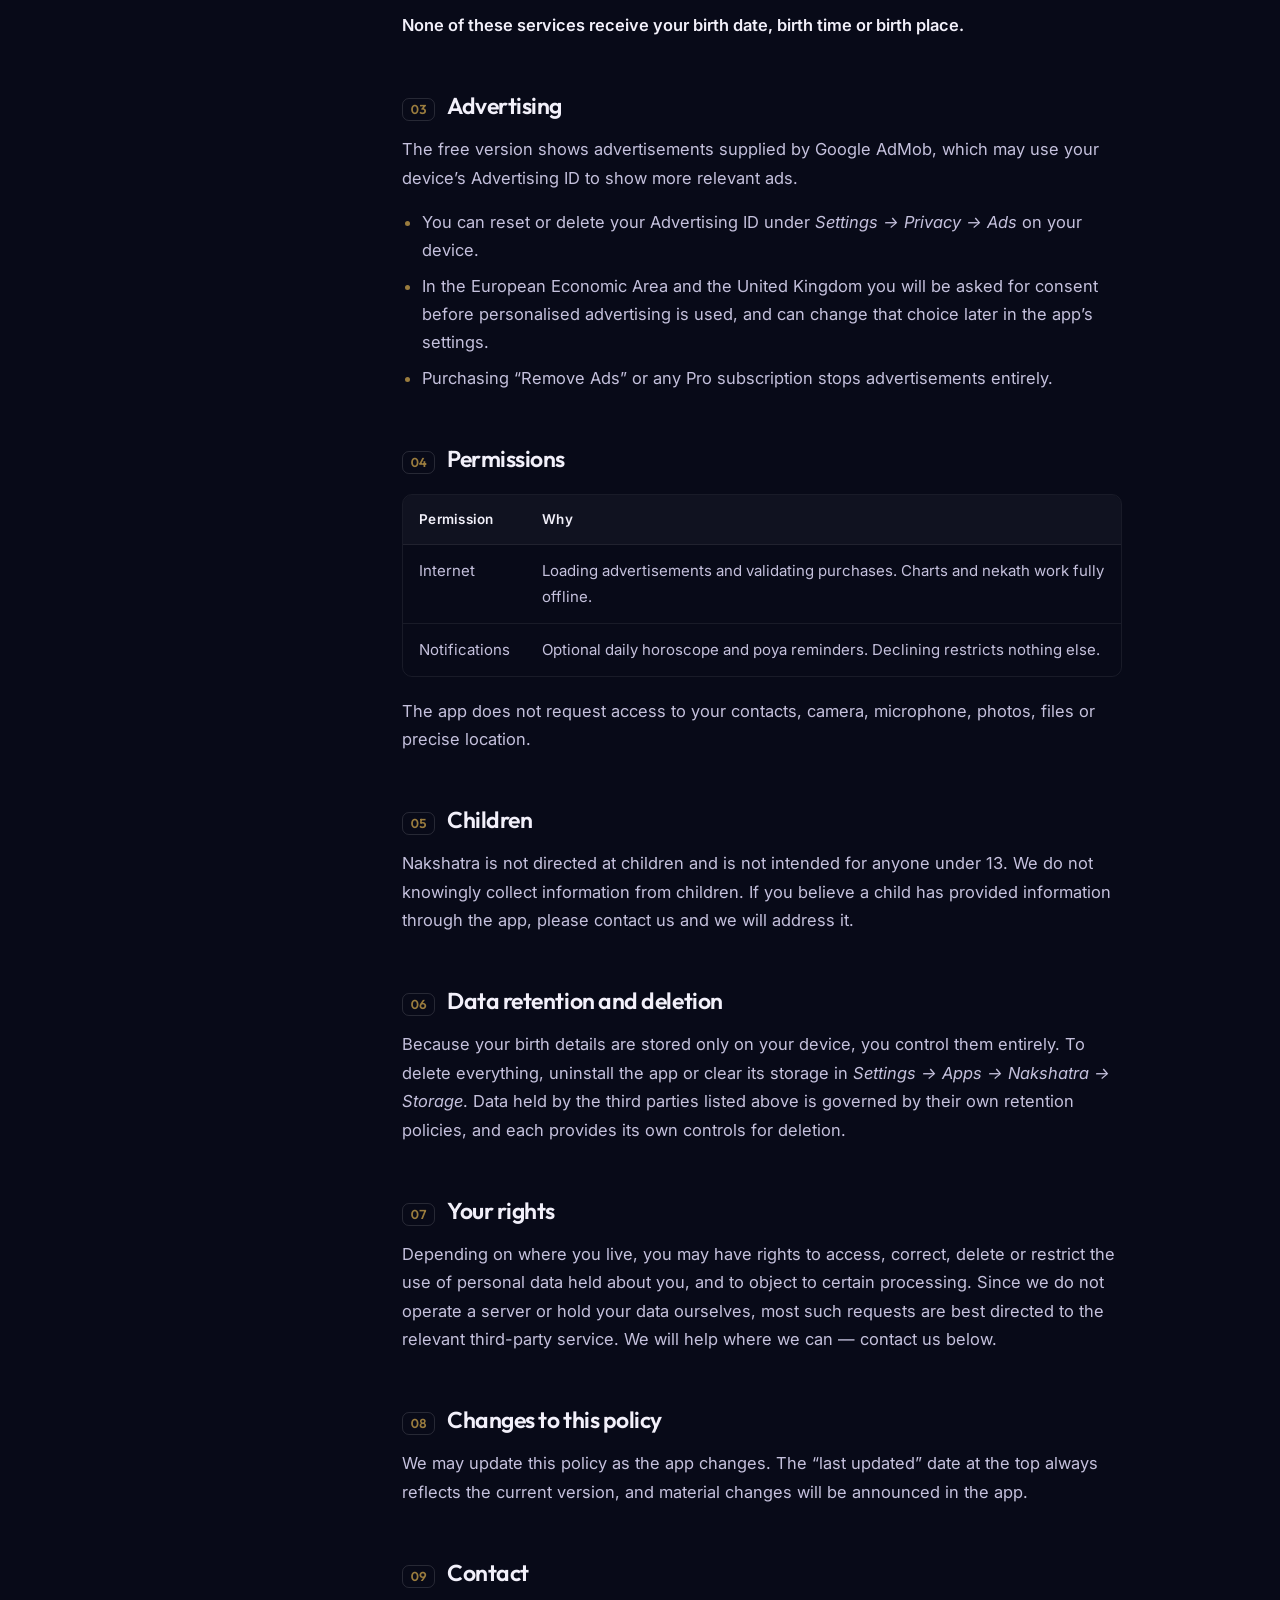
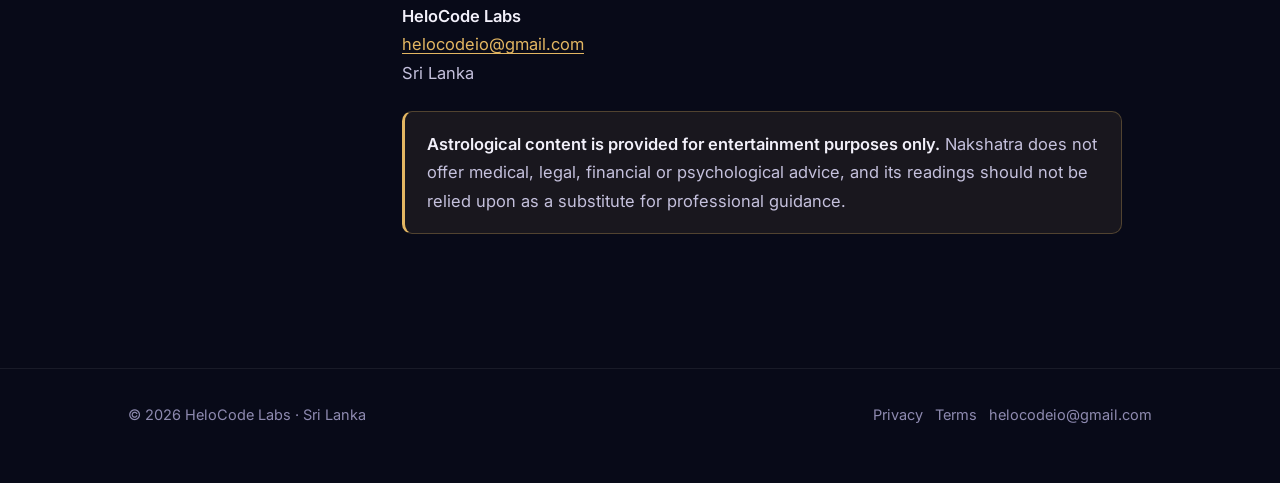
==== commit 24b90b8b: "fix: restore horizontal padding on narrow viewports Content ran edge to edge on phones with no side " ====
--- a/nakshatra/privacy.html
+++ b/nakshatra/privacy.html
@@ -72,7 +72,12 @@
     radial-gradient(1.1px 1.1px at 94% 58%, rgba(255,255,255,.4) 50%, transparent 51%);
 }
 
-.shell { max-width: var(--maxw); margin: 0 auto; padding: 0 28px; }
+/* Horizontal padding is set on its own axis so that section rules below can
+   add vertical padding without silently resetting it to zero — which is what
+   `padding: 96px 0` on a .shell element would do, letting content touch the
+   screen edge on any viewport narrower than --maxw. */
+.shell { max-width: var(--maxw); margin: 0 auto; padding-inline: 28px; }
+@media (max-width: 560px) { .shell { padding-inline: 20px; } }
 
 /* ── Header ─────────────────────────────────────────────── */
 .nav {
@@ -119,11 +124,11 @@
 .lede { font-size: 18.5px; line-height: 1.65; color: var(--ink-2); }
 
 /* ── Hero ───────────────────────────────────────────────── */
-.hero { padding: 96px 0 72px; display: grid; grid-template-columns: 1.15fr .85fr; gap: 56px; align-items: center; }
+.hero { padding-block: 96px 72px; display: grid; grid-template-columns: 1.15fr .85fr; gap: 56px; align-items: center; }
 .hero-star { display: flex; justify-content: center; }
 .hero-star svg { width: min(300px, 76vw); height: auto; filter: drop-shadow(0 0 46px rgba(227,182,98,.28)); }
 @media (max-width: 820px) {
-  .hero { grid-template-columns: 1fr; padding: 60px 0 48px; gap: 36px; }
+  .hero { grid-template-columns: 1fr; padding-block: 60px 48px; gap: 36px; }
   .hero-star { order: -1; }
   .hero-star svg { width: min(200px, 56vw); }
 }
@@ -153,7 +158,7 @@
 }
 
 /* ── Legal pages ────────────────────────────────────────── */
-.doc { display: grid; grid-template-columns: 218px 1fr; gap: 56px; padding: 56px 0 110px; align-items: start; }
+.doc { display: grid; grid-template-columns: 218px 1fr; gap: 56px; padding-block: 56px 110px; align-items: start; }
 .toc { position: sticky; top: 84px; font-size: 14.5px; }
 .toc-title {
   font-size: 11.5px; letter-spacing: .14em; text-transform: uppercase;
@@ -165,7 +170,7 @@
   transition: color .18s, border-color .18s;
 }
 .toc a:hover { color: var(--gold); border-left-color: var(--gold); }
-@media (max-width: 900px) { .doc { grid-template-columns: 1fr; gap: 0; padding-top: 40px; } .toc { display: none; } }
+@media (max-width: 900px) { .doc { grid-template-columns: 1fr; gap: 0; padding-block: 40px 80px; } .toc { display: none; } }
 
 .doc-body { max-width: 720px; }
 .doc-body h2 { scroll-margin-top: 88px; display: flex; align-items: baseline; gap: 12px; }
@@ -189,10 +194,15 @@
 th { background: rgba(255,255,255,.035); color: var(--ink); font-weight: 600; font-size: 13.5px; letter-spacing: .02em; }
 
 /* ── Footer ─────────────────────────────────────────────── */
-.foot { border-top: 1px solid var(--line); padding: 34px 0 56px; font-size: 14.5px; color: var(--muted); }
+.foot { border-top: 1px solid var(--line); padding-block: 34px 56px; font-size: 14.5px; color: var(--muted); }
 .foot-in { display: flex; flex-wrap: wrap; gap: 10px 24px; justify-content: space-between; align-items: center; }
 .foot a { color: var(--muted); text-decoration: none; }
 .foot a:hover { color: var(--gold); }
+
+@media (max-width: 560px) {
+  .nav-in { padding: 13px 20px; }
+  .card { padding: 22px; }
+}
 
 @media (prefers-reduced-motion: reduce) { html { scroll-behavior: auto; } }
 </style>
